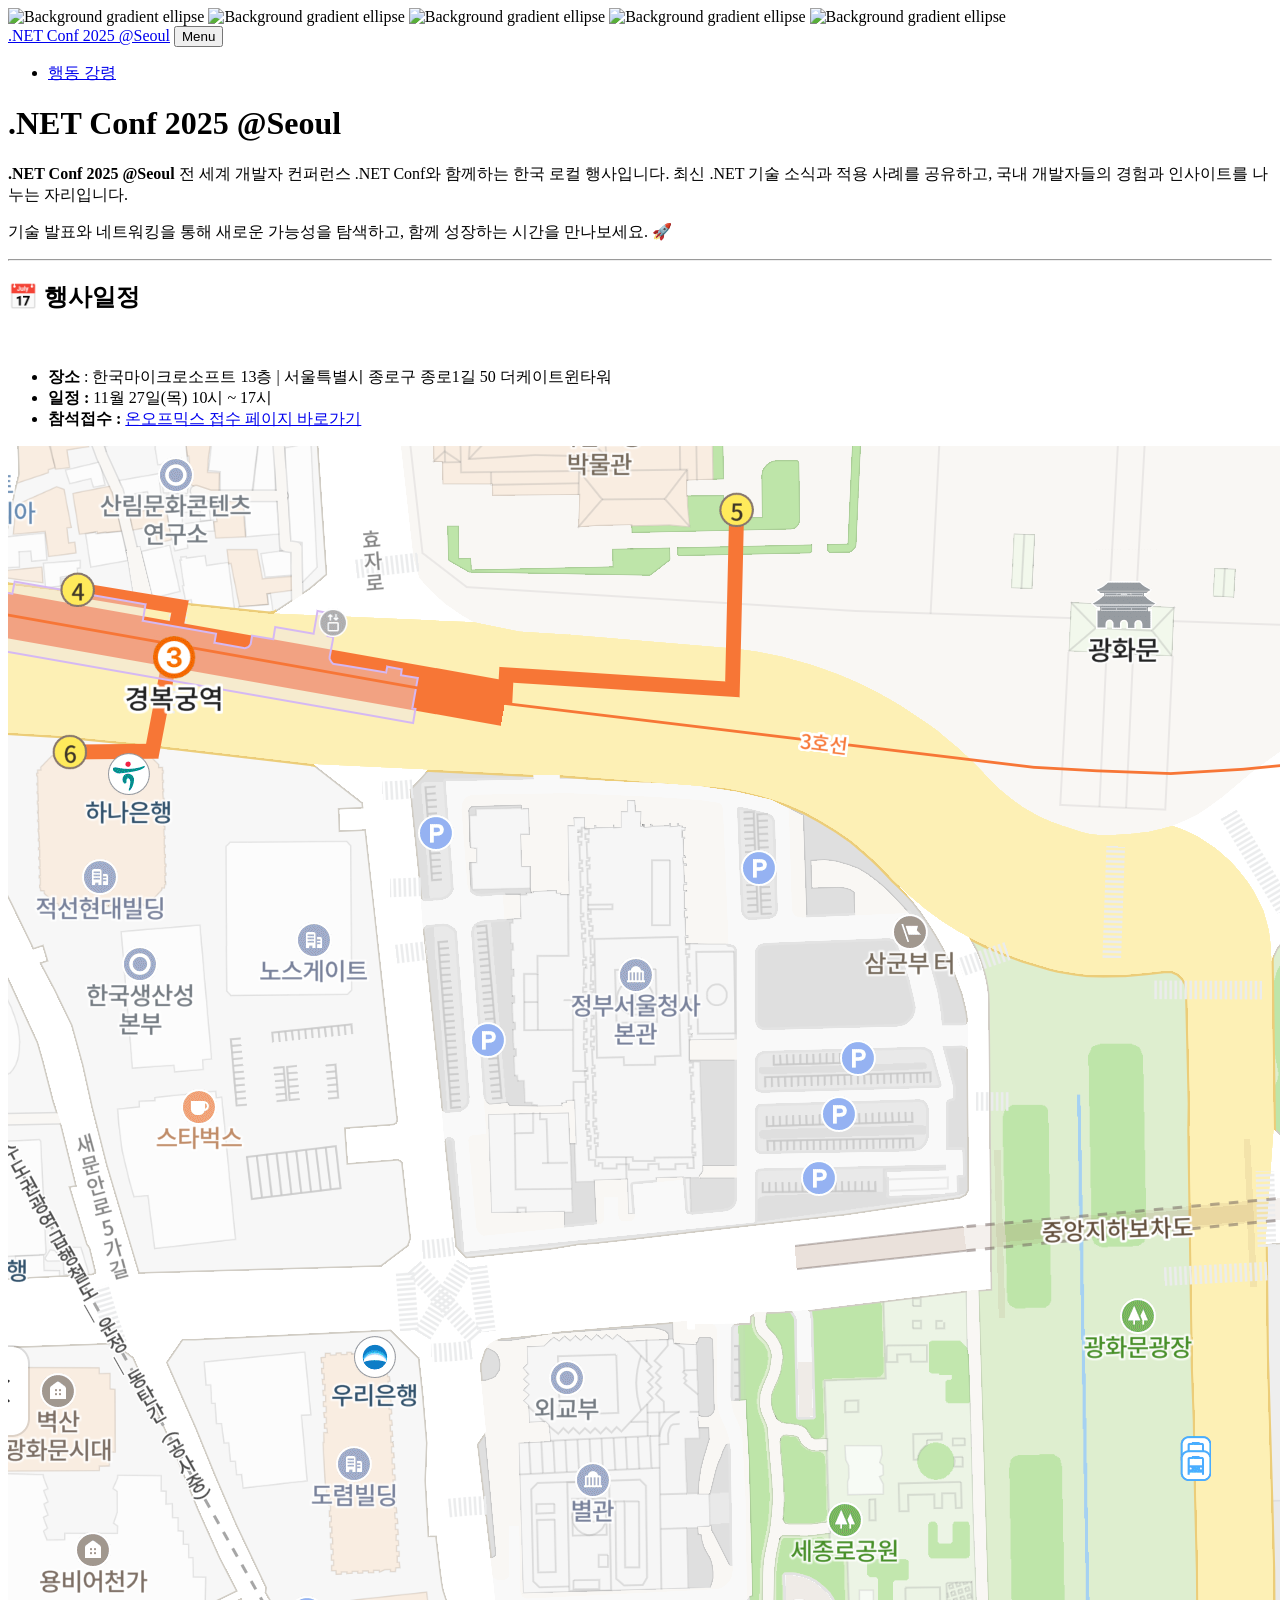
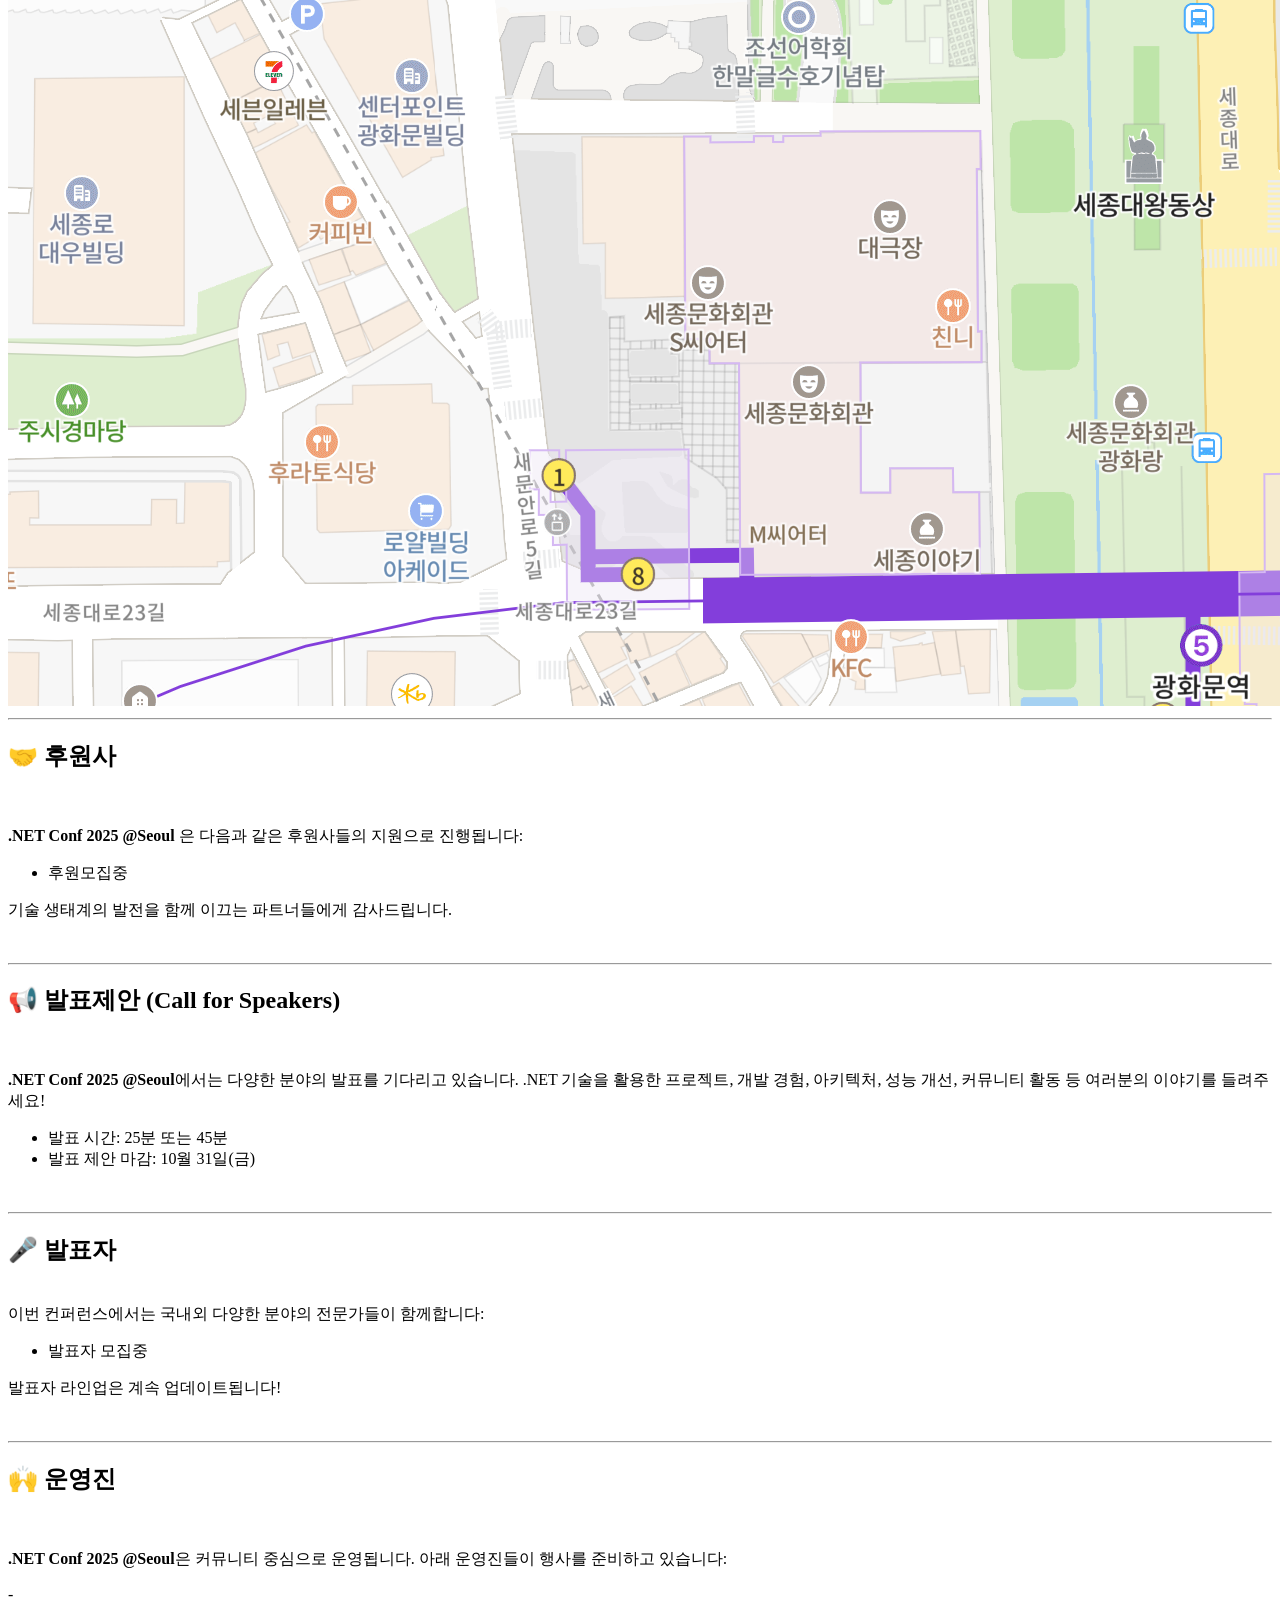
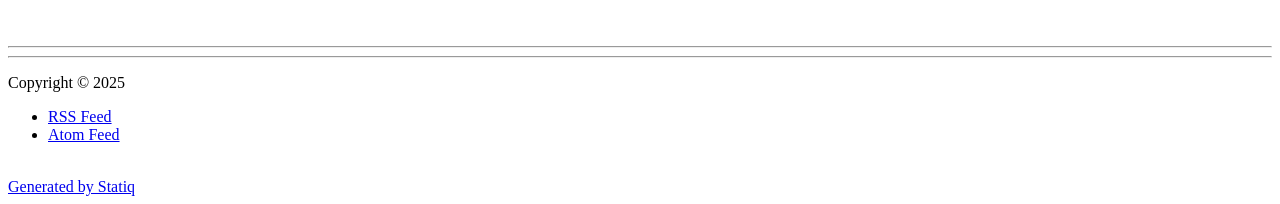
==== src/output/index.html @ 6ac48148 "정보 Update ." ====
<!DOCTYPE html>
<html lang="en">

<head>

  <meta charset="utf-8">
  <meta name="viewport" content="width=device-width, initial-scale=1, shrink-to-fit=no">

  <title>.NET Conf 2025 @Seoul - .NET Conf 2025 @Seoul</title>

  <link rel="canonical" href='/'>

      <link type="application/rss+xml" rel="alternate" title=".NET Conf 2025 @Seoul"
        href="/feed.rss" />
      <link type="application/atom+xml" rel="alternate" title=".NET Conf 2025 @Seoul"
        href="/feed.atom" />

  <meta name="application-name" content='.NET Conf 2025 @Seoul' />
  <meta name="msapplication-tooltip" content='.NET Conf 2025 @Seoul' />
  <meta name="msapplication-starturl" content='/' />

  <meta property="og:title" content='.NET Conf 2025 @Seoul - .NET Conf 2025 @Seoul' />
  <meta property="og:type" content="website" />
  <meta property="og:url" content='/' />

  <link rel="icon" href='/favicon.ico'>

  <!-- Custom fonts for this template -->
  <link href='/vendor/fontawesome-free/css/all.min.css' rel="stylesheet">
  <link href="https://fonts.googleapis.com/css?family=Lora:400,700,400italic,700italic" rel="stylesheet" data-no-mirror>
  <link
    href="https://fonts.googleapis.com/css?family=Open+Sans:300italic,400italic,600italic,700italic,800italic,400,300,600,700,800"
    rel="stylesheet" data-no-mirror>

  <!-- Styles for this template (also includes Bootstrap) -->
  <link href='/scss/clean-blog.css' rel="stylesheet">

  <script src="https://cdn.jsdelivr.net/npm/prismjs@1.29.0/components/prism-core.min.js"></script>
  <script src="https://cdn.jsdelivr.net/npm/prismjs@1.29.0/plugins/autoloader/prism-autoloader.min.js"
    data-no-mirror></script>
  <script src="https://cdn.jsdelivr.net/npm/quicklink@2.3.0/dist/quicklink.umd.js"></script>
  <link href="https://cdn.jsdelivr.net/npm/prismjs@1.29.0/themes/prism.css" rel="stylesheet">

  


  

</head>

<body>
  <!-- ✨ 여기만 추가! 페이지 전체 SVG 배경 -->
  <div class="page-background">
    <div class="overflow-container">
      <img role="presentation" class="bg-gradient-ellipse"
        src="/assets/img/bg-gradient-ellipse-01.svg" alt="Background gradient ellipse">
      <img role="presentation" class="bg-gradient-ellipse"
        src="/assets/img/bg-gradient-ellipse-02.svg" alt="Background gradient ellipse">
      <img role="presentation" class="bg-gradient-ellipse"
        src="/assets/img/bg-gradient-ellipse-03.svg" alt="Background gradient ellipse">
      <img role="presentation" class="bg-gradient-ellipse"
        src="/assets/img/bg-gradient-ellipse-04.svg" alt="Background gradient ellipse">
      <img role="presentation" class="bg-gradient-ellipse"
        src="/assets/img/bg-gradient-ellipse-05.svg" alt="Background gradient ellipse">
    </div>
  </div>
  <!-- Navigation -->
  <nav class="navbar navbar-expand-lg navbar-light fixed-top" id="mainNav">
  <div class="container">
    <a class="navbar-brand" href='/'>.NET Conf 2025 @Seoul</a>
    <button class="navbar-toggler navbar-toggler-right" type="button" data-bs-toggle="collapse" data-bs-target="#navbarResponsive" aria-controls="navbarResponsive" aria-expanded="false" aria-label="Toggle navigation">
      Menu
      <i class="fas fa-bars"></i>
    </button>
    <div class="collapse navbar-collapse" id="navbarResponsive">
      <ul class="navbar-nav ms-auto">
          <li class="nav-item">
    <a class="nav-link" href="/tab/&#xD589;&#xB3D9;&#xAC15;&#xB839;">&#xD589;&#xB3D9; &#xAC15;&#xB839;</a>
  </li>

      </ul>
    </div>
  </div>
</nav>


  <!-- Page Header -->
  <header class="masthead no-image">
  <div class="container position-relative">
    <div class="row">
      <div class="col-md-12">
        <div class='site-heading'>
          <h1>
            .NET Conf 2025 @Seoul
          </h1>
        </div>
      </div>
    </div>
  </div>
</header>


  <!-- Main Content -->
  <div class="container">
    <div class="row">
      <div id="content" class="col-md-12">
        <p><strong>.NET Conf 2025 &#64;Seoul</strong>
전 세계 개발자 컨퍼런스 .NET Conf와 함께하는 한국 로컬 행사입니다.
최신 .NET 기술 소식과 적용 사례를 공유하고,
국내 개발자들의 경험과 인사이트를 나누는 자리입니다.</p>
<p>기술 발표와 네트워킹을 통해 새로운 가능성을 탐색하고,
함께 성장하는 시간을 만나보세요. 🚀</p>
<hr />
<h2 id="section">📅 행사일정</h2>
<br/>
<ul>
<li><strong>장소</strong> : 한국마이크로소프트 13층 | 서울특별시 종로구 종로1길 50 더케이트윈타워</li>
<li><strong>일정 :</strong> 11월 27일(목) 10시 ~ 17시</li>
<li><strong>참석접수 :</strong> <a href="https://www.onoffmix.com/event/331906">온오프믹스 접수 페이지 바로가기</a></li>
</ul>
<div class="row justify-content-center mb-4">
    <div class="col-sm-12 col-md-8 text-center">
        <img src="./assets/img/location.png" class="img-fluid">
    </div>
</div>
<hr />
<h2 id="section-1">🤝 후원사</h2>
<br/>
<p><strong>.NET Conf 2025 &#64;Seoul</strong> 은 다음과 같은 후원사들의 지원으로 진행됩니다:</p>
<ul>
<li>후원모집중</li>
</ul>
<p>기술 생태계의 발전을 함께 이끄는 파트너들에게 감사드립니다.</p>
<br/>
<hr />
<h2 id="call-for-speakers">📢 발표제안 (Call for Speakers)</h2>
<br/>
<p><strong>.NET Conf 2025 &#64;Seoul</strong>에서는 다양한 분야의 발표를 기다리고 있습니다.
.NET 기술을 활용한 프로젝트, 개발 경험, 아키텍처, 성능 개선, 커뮤니티 활동 등
여러분의 이야기를 들려주세요!</p>
<ul>
<li>발표 시간: 25분 또는 45분</li>
<li>발표 제안 마감: 10월 31일(금)</li>
</ul>
<br/>
<hr />
<h2 id="section-2">🎤 발표자</h2>
<br/>
이번 컨퍼런스에서는 국내외 다양한 분야의 전문가들이 함께합니다:
<ul>
<li>발표자 모집중</li>
</ul>
<p>발표자 라인업은 계속 업데이트됩니다!</p>
<br/>
<hr />
<h2 id="section-3">🙌 운영진</h2>
<br/>
<p><strong>.NET Conf 2025 &#64;Seoul</strong>은 커뮤니티 중심으로 운영됩니다.
아래 운영진들이 행사를 준비하고 있습니다:</p>
<p>-</p>
<br/>
<hr />

        

      </div>
    </div>
  </div>

  <hr>

  <!-- Footer -->
  <footer>
  <div class="container">
    <div class="row">
      <div class="col-md-12 text-center">
        <p class="copyright">Copyright &#xA9; 2025</p>

        <ul class="list-inline text-center small">
            <li class="list-inline-item">
              <a href="/feed.rss"><i class="fa fa-rss"></i> RSS Feed</a>
            </li>
            <li class="list-inline-item">
              <a href="/feed.atom"><i class="fa fa-rss"></i> Atom Feed</a>
            </li>
        </ul>
        <br />
        <div class="font-weight-bold small"><a href="https://statiq.dev">Generated by Statiq</a></div>
      </div>
    </div>
  </div>
</footer>


  <!-- Scripts -->
  <script src='/vendor/bootstrap/js/bootstrap.bundle.min.js'></script>
  <script src='/vendor/startbootstrap-clean-blog/js/scripts.js'></script>
  <script src='/js/clean-blog.js'></script>
  

  

</body>

</html>
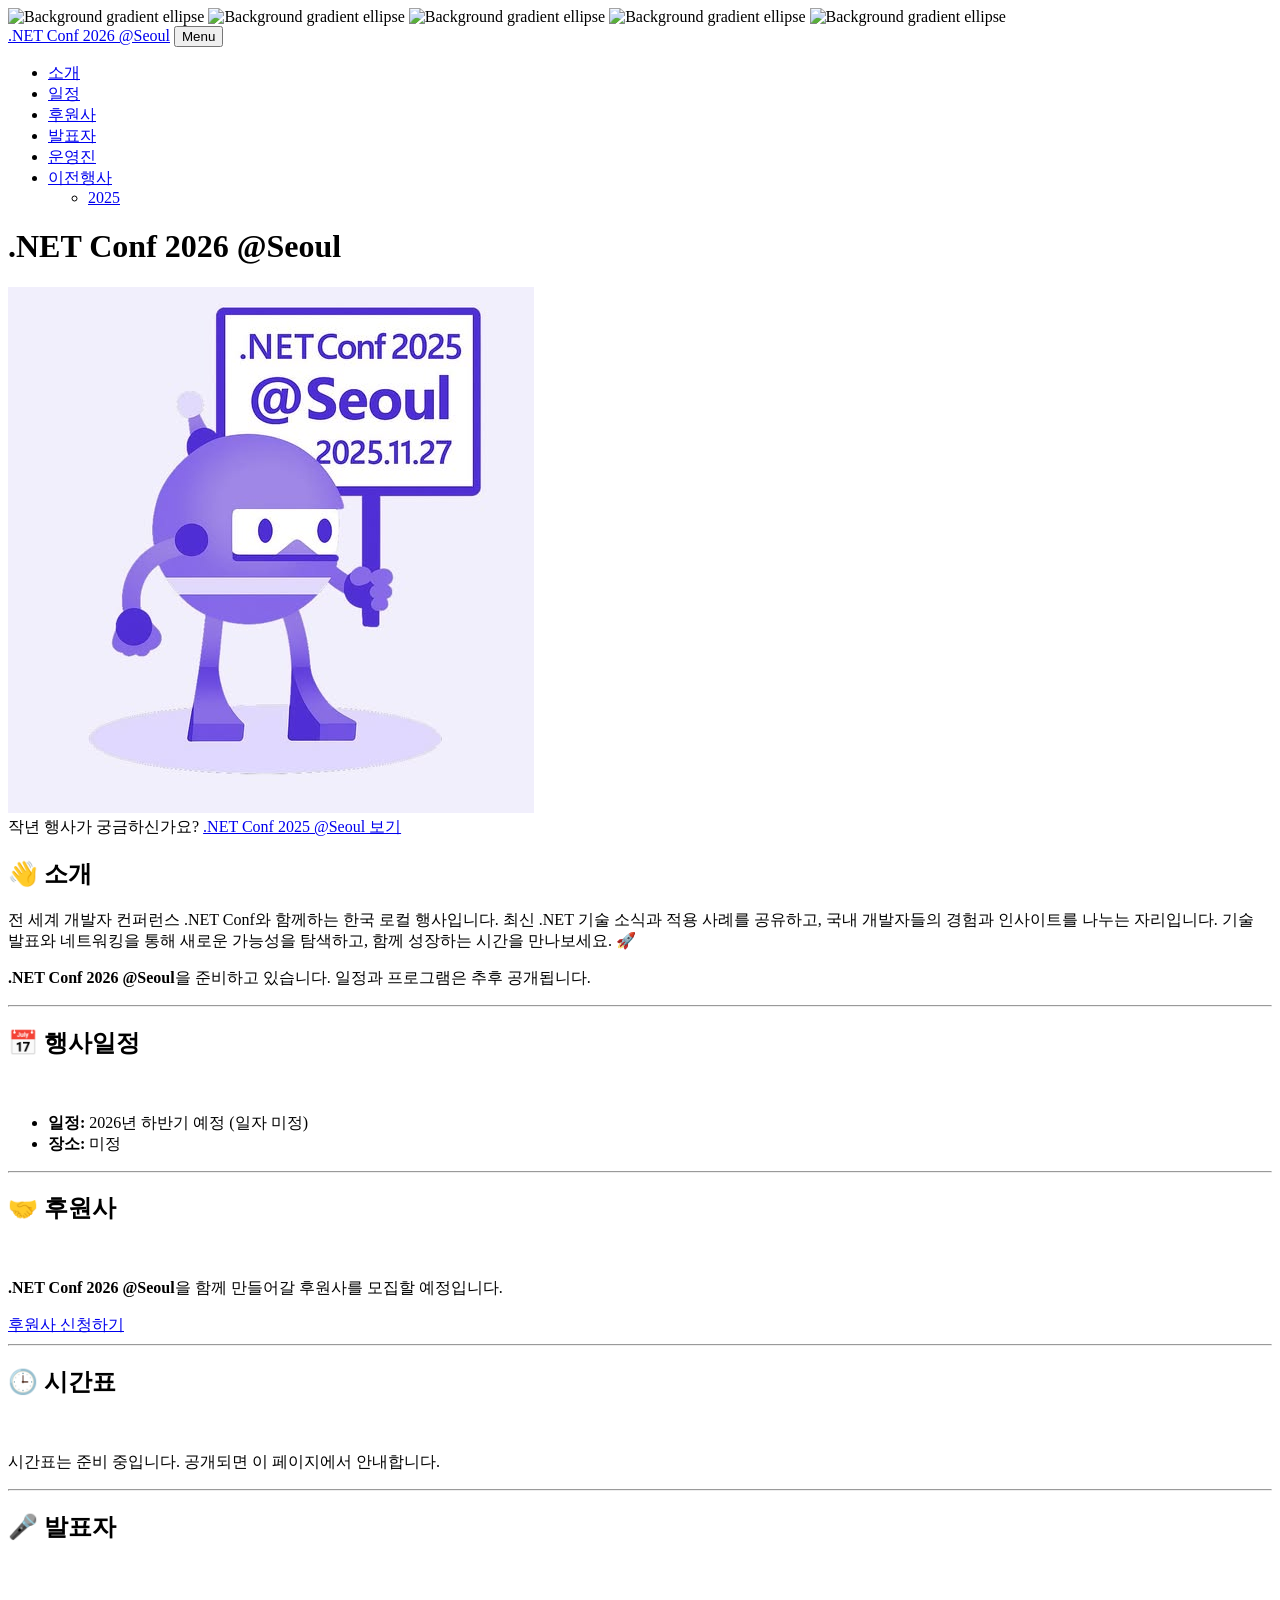
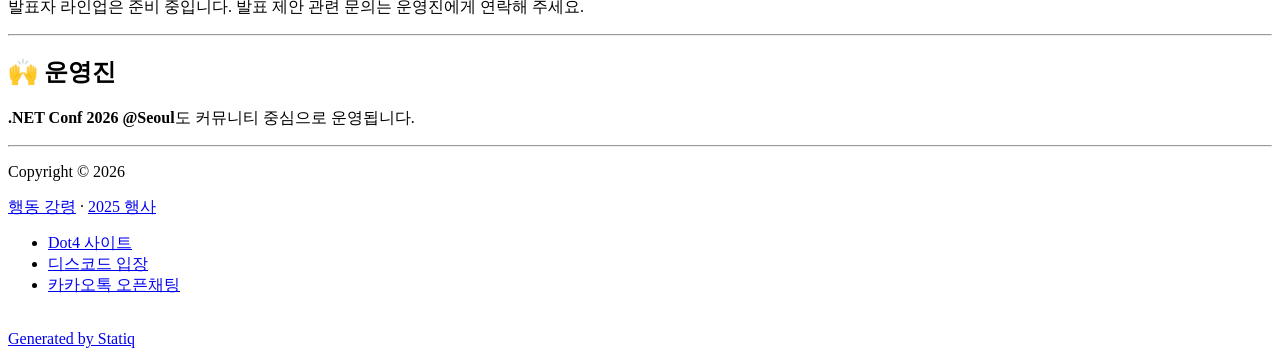
==== commit ceb34026: "feat: 2026 메인 신설, 2025 아카이브 분리 및 메뉴/푸터 재구성 - / -> 2026 싱글페이지(앵커: 소개/일정/후원사/발표자/운영진), /2025/ -> 2025 " ====
--- a/src/output/index.html
+++ b/src/output/index.html
@@ -6,34 +6,34 @@
   <meta charset="utf-8">
   <meta name="viewport" content="width=device-width, initial-scale=1, shrink-to-fit=no">
 
-  <title>.NET Conf 2025 @Seoul - .NET Conf 2025 @Seoul</title>
-
-  <link rel="canonical" href='/'>
-
-      <link type="application/rss+xml" rel="alternate" title=".NET Conf 2025 @Seoul"
-        href="/feed.rss" />
-      <link type="application/atom+xml" rel="alternate" title=".NET Conf 2025 @Seoul"
-        href="/feed.atom" />
-
-  <meta name="application-name" content='.NET Conf 2025 @Seoul' />
-  <meta name="msapplication-tooltip" content='.NET Conf 2025 @Seoul' />
-  <meta name="msapplication-starturl" content='/' />
-
-  <meta property="og:title" content='.NET Conf 2025 @Seoul - .NET Conf 2025 @Seoul' />
+  <title>.NET Conf 2026 @Seoul - .NET Conf 2026 @Seoul</title>
+
+  <link rel="canonical" href='/conf/'>
+
+      <link type="application/rss+xml" rel="alternate" title=".NET Conf 2026 @Seoul"
+        href="/conf/feed.rss" />
+      <link type="application/atom+xml" rel="alternate" title=".NET Conf 2026 @Seoul"
+        href="/conf/feed.atom" />
+
+  <meta name="application-name" content='.NET Conf 2026 @Seoul' />
+  <meta name="msapplication-tooltip" content='.NET Conf 2026 @Seoul' />
+  <meta name="msapplication-starturl" content='/conf/' />
+
+  <meta property="og:title" content='.NET Conf 2026 @Seoul - .NET Conf 2026 @Seoul' />
   <meta property="og:type" content="website" />
-  <meta property="og:url" content='/' />
-
-  <link rel="icon" href='/favicon.ico'>
+  <meta property="og:url" content='/conf/' />
+
+  <link rel="icon" href='/conf/favicon.ico'>
 
   <!-- Custom fonts for this template -->
-  <link href='/vendor/fontawesome-free/css/all.min.css' rel="stylesheet">
+  <link href='/conf/vendor/fontawesome-free/css/all.min.css' rel="stylesheet">
   <link href="https://fonts.googleapis.com/css?family=Lora:400,700,400italic,700italic" rel="stylesheet" data-no-mirror>
   <link
     href="https://fonts.googleapis.com/css?family=Open+Sans:300italic,400italic,600italic,700italic,800italic,400,300,600,700,800"
     rel="stylesheet" data-no-mirror>
 
   <!-- Styles for this template (also includes Bootstrap) -->
-  <link href='/scss/clean-blog.css' rel="stylesheet">
+  <link href='/conf/scss/clean-blog.css' rel="stylesheet">
 
   <script src="https://cdn.jsdelivr.net/npm/prismjs@1.29.0/components/prism-core.min.js"></script>
   <script src="https://cdn.jsdelivr.net/npm/prismjs@1.29.0/plugins/autoloader/prism-autoloader.min.js"
@@ -53,21 +53,21 @@
   <div class="page-background">
     <div class="overflow-container">
       <img role="presentation" class="bg-gradient-ellipse"
-        src="/assets/img/bg-gradient-ellipse-01.svg" alt="Background gradient ellipse">
-      <img role="presentation" class="bg-gradient-ellipse"
-        src="/assets/img/bg-gradient-ellipse-02.svg" alt="Background gradient ellipse">
-      <img role="presentation" class="bg-gradient-ellipse"
-        src="/assets/img/bg-gradient-ellipse-03.svg" alt="Background gradient ellipse">
-      <img role="presentation" class="bg-gradient-ellipse"
-        src="/assets/img/bg-gradient-ellipse-04.svg" alt="Background gradient ellipse">
-      <img role="presentation" class="bg-gradient-ellipse"
-        src="/assets/img/bg-gradient-ellipse-05.svg" alt="Background gradient ellipse">
+        src="/conf/assets/img/bg-gradient-ellipse-01.svg" alt="Background gradient ellipse">
+      <img role="presentation" class="bg-gradient-ellipse"
+        src="/conf/assets/img/bg-gradient-ellipse-02.svg" alt="Background gradient ellipse">
+      <img role="presentation" class="bg-gradient-ellipse"
+        src="/conf/assets/img/bg-gradient-ellipse-03.svg" alt="Background gradient ellipse">
+      <img role="presentation" class="bg-gradient-ellipse"
+        src="/conf/assets/img/bg-gradient-ellipse-04.svg" alt="Background gradient ellipse">
+      <img role="presentation" class="bg-gradient-ellipse"
+        src="/conf/assets/img/bg-gradient-ellipse-05.svg" alt="Background gradient ellipse">
     </div>
   </div>
   <!-- Navigation -->
   <nav class="navbar navbar-expand-lg navbar-light fixed-top" id="mainNav">
   <div class="container">
-    <a class="navbar-brand" href='/'>.NET Conf 2025 @Seoul</a>
+    <a class="navbar-brand" href='/conf/'>.NET Conf 2026 @Seoul</a>
     <button class="navbar-toggler navbar-toggler-right" type="button" data-bs-toggle="collapse" data-bs-target="#navbarResponsive" aria-controls="navbarResponsive" aria-expanded="false" aria-label="Toggle navigation">
       Menu
       <i class="fas fa-bars"></i>
@@ -75,7 +75,25 @@
     <div class="collapse navbar-collapse" id="navbarResponsive">
       <ul class="navbar-nav ms-auto">
           <li class="nav-item">
-    <a class="nav-link" href="/tab/&#xD589;&#xB3D9;&#xAC15;&#xB839;">&#xD589;&#xB3D9; &#xAC15;&#xB839;</a>
+    <a class="nav-link" href="/conf/#about">소개</a>
+  </li>
+  <li class="nav-item">
+    <a class="nav-link" href="/conf/#schedule">일정</a>
+  </li>
+  <li class="nav-item">
+    <a class="nav-link" href="/conf/#sponsors">후원사</a>
+  </li>
+  <li class="nav-item">
+    <a class="nav-link" href="/conf/#speakers">발표자</a>
+  </li>
+  <li class="nav-item">
+    <a class="nav-link" href="/conf/#organizers">운영진</a>
+  </li>
+  <li class="nav-item dropdown">
+    <a class="nav-link dropdown-toggle" href="#" role="button" data-bs-toggle="dropdown" aria-expanded="false">이전행사</a>
+    <ul class="dropdown-menu">
+      <li><a class="dropdown-item" href='/conf/2025/'>2025</a></li>
+    </ul>
   </li>
 
       </ul>
@@ -91,7 +109,7 @@
       <div class="col-md-12">
         <div class='site-heading'>
           <h1>
-            .NET Conf 2025 @Seoul
+            .NET Conf 2026 @Seoul
           </h1>
         </div>
       </div>
@@ -104,62 +122,61 @@
   <div class="container">
     <div class="row">
       <div id="content" class="col-md-12">
-        <p><strong>.NET Conf 2025 &#64;Seoul</strong>
-전 세계 개발자 컨퍼런스 .NET Conf와 함께하는 한국 로컬 행사입니다.
+        <style>
+  .anchor-section { scroll-margin-top: 80px; }
+</style>
+<div class="text-center">
+    <img src="./assets/img/dotnetconf.jpg" alt=".NET Conf 2026 &#64;Seoul Banner" class="img-fluid">
+</div>
+<div class="alert alert-secondary text-center mt-4 mb-4" role="alert">
+  작년 행사가 궁금하신가요? <a href="/conf/2025/" class="alert-link">.NET Conf 2025 &#64;Seoul 보기</a>
+</div>
+<div id="about" class="anchor-section">
+<h2 id="section">👋 소개</h2>
+</div>
+<p>전 세계 개발자 컨퍼런스 .NET Conf와 함께하는 한국 로컬 행사입니다.
 최신 .NET 기술 소식과 적용 사례를 공유하고,
-국내 개발자들의 경험과 인사이트를 나누는 자리입니다.</p>
-<p>기술 발표와 네트워킹을 통해 새로운 가능성을 탐색하고,
+국내 개발자들의 경험과 인사이트를 나누는 자리입니다.
+기술 발표와 네트워킹을 통해 새로운 가능성을 탐색하고,
 함께 성장하는 시간을 만나보세요. 🚀</p>
-<hr />
-<h2 id="section">📅 행사일정</h2>
+<p><strong>.NET Conf 2026 &#64;Seoul</strong>을 준비하고 있습니다. 일정과 프로그램은 추후 공개됩니다.</p>
+<hr />
+<div id="schedule" class="anchor-section">
+<h2 id="section-1">📅 행사일정</h2>
+</div>
 <br/>
 <ul>
-<li><strong>장소</strong> : 한국마이크로소프트 13층 | 서울특별시 종로구 종로1길 50 더케이트윈타워</li>
-<li><strong>일정 :</strong> 11월 27일(목) 10시 ~ 17시</li>
-<li><strong>참석접수 :</strong> <a href="https://www.onoffmix.com/event/331906">온오프믹스 접수 페이지 바로가기</a></li>
+<li><strong>일정:</strong> 2026년 하반기 예정 (일자 미정)</li>
+<li><strong>장소:</strong> 미정</li>
 </ul>
-<div class="row justify-content-center mb-4">
-    <div class="col-sm-12 col-md-8 text-center">
-        <img src="./assets/img/location.png" class="img-fluid">
-    </div>
-</div>
-<hr />
-<h2 id="section-1">🤝 후원사</h2>
-<br/>
-<p><strong>.NET Conf 2025 &#64;Seoul</strong> 은 다음과 같은 후원사들의 지원으로 진행됩니다:</p>
-<ul>
-<li>후원모집중</li>
-</ul>
-<p>기술 생태계의 발전을 함께 이끄는 파트너들에게 감사드립니다.</p>
-<br/>
-<hr />
-<h2 id="call-for-speakers">📢 발표제안 (Call for Speakers)</h2>
-<br/>
-<p><strong>.NET Conf 2025 &#64;Seoul</strong>에서는 다양한 분야의 발표를 기다리고 있습니다.
-.NET 기술을 활용한 프로젝트, 개발 경험, 아키텍처, 성능 개선, 커뮤니티 활동 등
-여러분의 이야기를 들려주세요!</p>
-<ul>
-<li>발표 시간: 25분 또는 45분</li>
-<li>발표 제안 마감: 10월 31일(금)</li>
-</ul>
-<br/>
-<hr />
-<h2 id="section-2">🎤 발표자</h2>
-<br/>
-이번 컨퍼런스에서는 국내외 다양한 분야의 전문가들이 함께합니다:
-<ul>
-<li>발표자 모집중</li>
-</ul>
-<p>발표자 라인업은 계속 업데이트됩니다!</p>
-<br/>
-<hr />
-<h2 id="section-3">🙌 운영진</h2>
-<br/>
-<p><strong>.NET Conf 2025 &#64;Seoul</strong>은 커뮤니티 중심으로 운영됩니다.
-아래 운영진들이 행사를 준비하고 있습니다:</p>
-<p>-</p>
-<br/>
-<hr />
+<hr />
+<div id="sponsors" class="anchor-section">
+<h2 id="section-2">🤝 후원사</h2>
+</div>
+<br/>
+<p><strong>.NET Conf 2026 &#64;Seoul</strong>을 함께 만들어갈 후원사를 모집할 예정입니다.</p>
+<div class="text-center mt-4 mb-5">
+  <a href="https://forms.office.com/r/3cMZLnaq1X" target="_blank" class="btn btn-primary btn-lg px-5 py-3 fw-bold">
+    후원사 신청하기
+  </a>
+</div>
+<hr />
+<div id="timetable" class="anchor-section">
+<h2 id="section-3">🕒 시간표</h2>
+</div>
+<br/>
+<p>시간표는 준비 중입니다. 공개되면 이 페이지에서 안내합니다.</p>
+<hr />
+<div id="speakers" class="anchor-section">
+<h2 id="section-4">🎤 발표자</h2>
+</div>
+<br/>
+<p>발표자 라인업은 준비 중입니다. 발표 제안 관련 문의는 운영진에게 연락해 주세요.</p>
+<hr />
+<div id="organizers" class="anchor-section">
+<h2 id="section-5">🙌 운영진</h2>
+</div>
+<p><strong>.NET Conf 2026 &#64;Seoul</strong>도 커뮤니티 중심으로 운영됩니다.</p>
 
         
 
@@ -171,31 +188,67 @@
 
   <!-- Footer -->
   <footer>
-  <div class="container">
-    <div class="row">
-      <div class="col-md-12 text-center">
-        <p class="copyright">Copyright &#xA9; 2025</p>
-
-        <ul class="list-inline text-center small">
-            <li class="list-inline-item">
-              <a href="/feed.rss"><i class="fa fa-rss"></i> RSS Feed</a>
-            </li>
-            <li class="list-inline-item">
-              <a href="/feed.atom"><i class="fa fa-rss"></i> Atom Feed</a>
-            </li>
-        </ul>
-        <br />
-        <div class="font-weight-bold small"><a href="https://statiq.dev">Generated by Statiq</a></div>
-      </div>
-    </div>
-  </div>
+    <div class="container">
+        <div class="row">
+            <div class="col-md-12 text-center">
+
+
+                <p class="copyright">Copyright &#xA9; 2026</p>
+
+
+                <div class="small text-muted" style="margin-top: 12px;">
+                    <a href='/conf/coc' class="text-muted text-decoration-none">행동 강령</a>
+                    <span class="mx-2">·</span>
+                        <a href='/conf/2025/' class="text-muted text-decoration-none">2025 행사</a>
+                </div>
+
+                <ul class="list-inline text-center small" style="margin-top: 15px;">
+
+                    <!-- Dot4 사이트 -->
+                    <li class="list-inline-item mb-2">
+                        <a class="btn btn-outline-primary btn-sm px-3 py-2 shadow-sm"
+                           style="border-radius: 30px;"
+                           href="https://dot4.kr/" target="_blank">
+                            <i class="fa fa-home mr-1"></i> Dot4 사이트
+                        </a>
+                    </li>
+
+                    <!-- Discord -->
+                    <li class="list-inline-item mb-2">
+                        <a class="btn btn-outline-info btn-sm px-3 py-2 shadow-sm"
+                           style="border-radius: 30px;"
+                           href="https://discord.com/invite/uQjHqcGtUJ" target="_blank">
+                             <i class="fa fa-comments mr-1"></i> 디스코드 입장
+                        </a>
+                    </li>
+
+                    <!-- KakaoTalk -->
+                    <li class="list-inline-item mb-2">
+                        <a class="btn btn-outline-warning btn-sm px-3 py-2 shadow-sm"
+                           style="border-radius: 30px;"
+                           href="https://open.kakao.com/o/gaXg2I5g" target="_blank">
+                             <i class="fa fa-commenting mr-1"></i> 카카오톡 오픈채팅
+                        </a>
+                    </li>
+
+                </ul>
+
+                <br />
+
+                <div class="font-weight-bold small">
+                    <a href="https://statiq.dev">Generated by Statiq</a>
+                </div>
+
+            </div>
+        </div>
+    </div>
 </footer>
 
 
   <!-- Scripts -->
-  <script src='/vendor/bootstrap/js/bootstrap.bundle.min.js'></script>
-  <script src='/vendor/startbootstrap-clean-blog/js/scripts.js'></script>
-  <script src='/js/clean-blog.js'></script>
+  <script src='/conf/vendor/bootstrap/js/bootstrap.bundle.min.js'></script>
+  <script src='/conf/vendor/startbootstrap-clean-blog/js/scripts.js'></script>
+  <script src='/conf/js/clean-blog.js'></script>
   
 
   
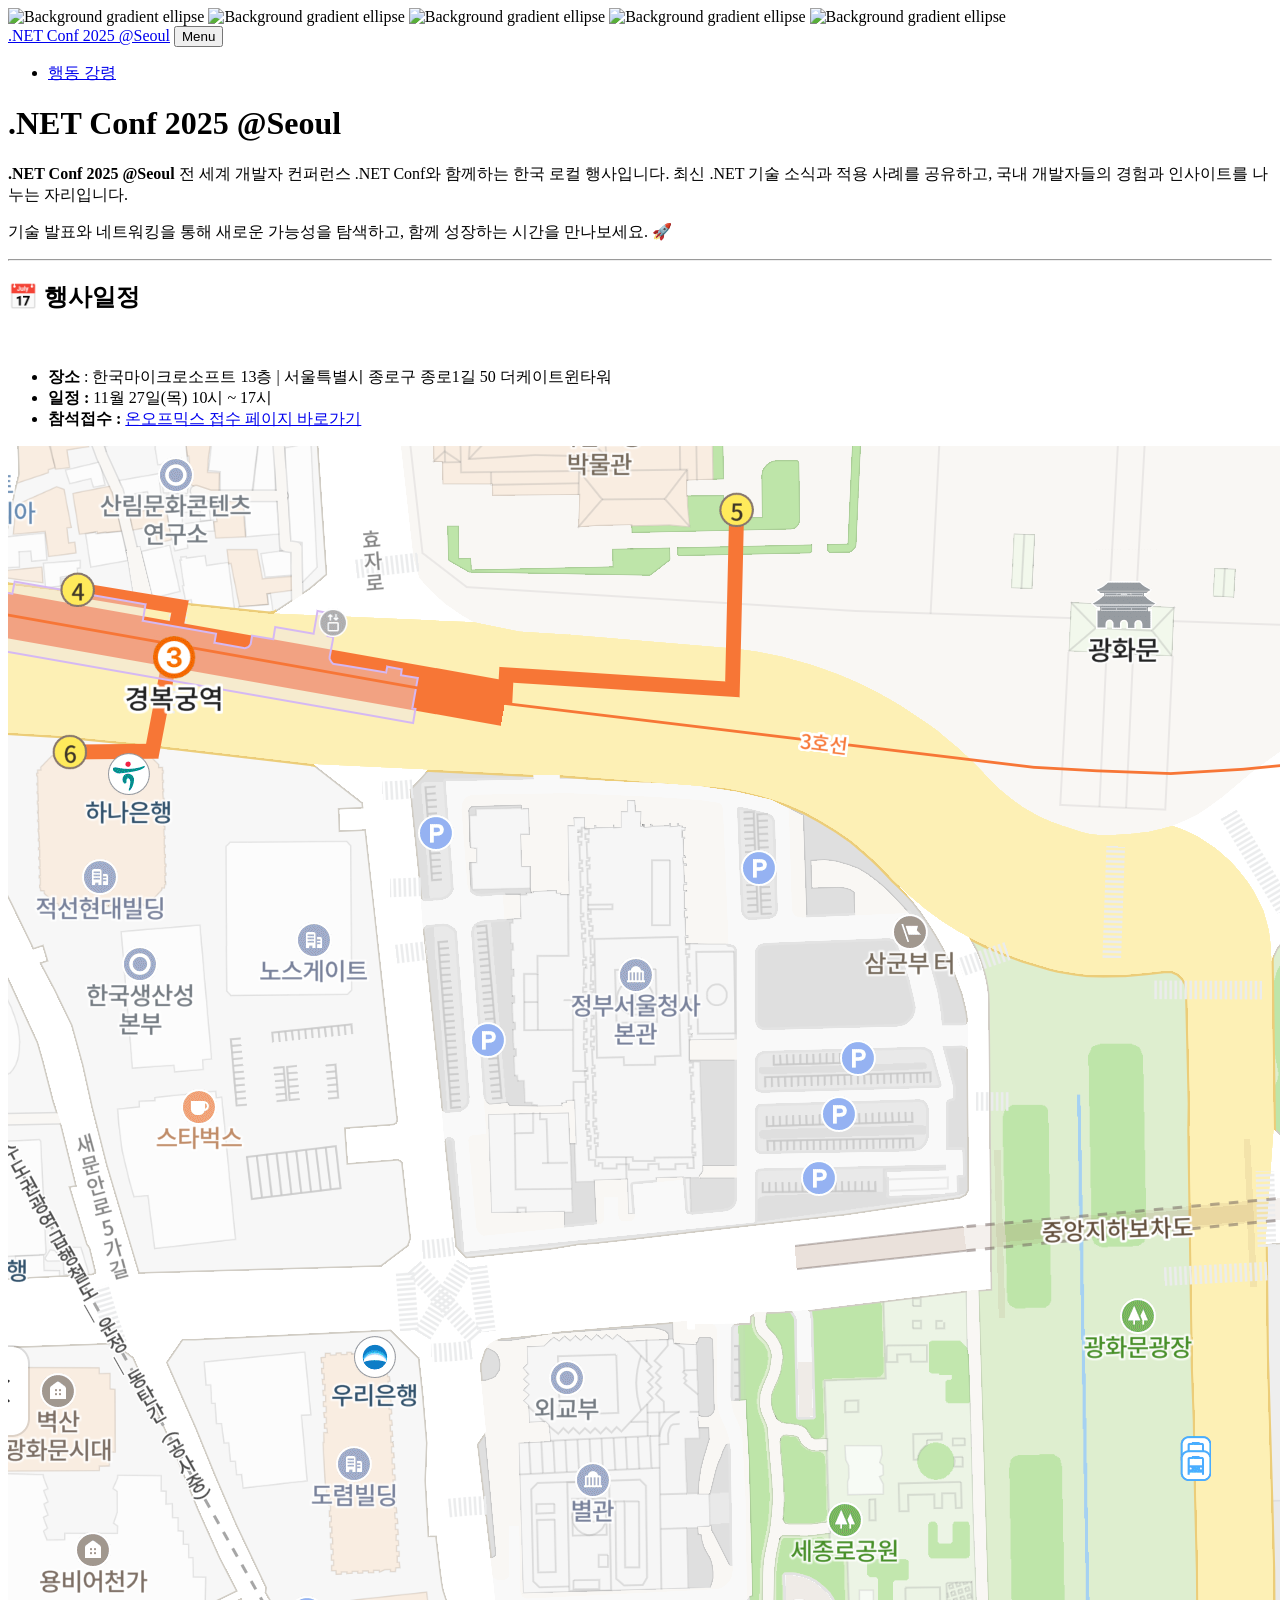
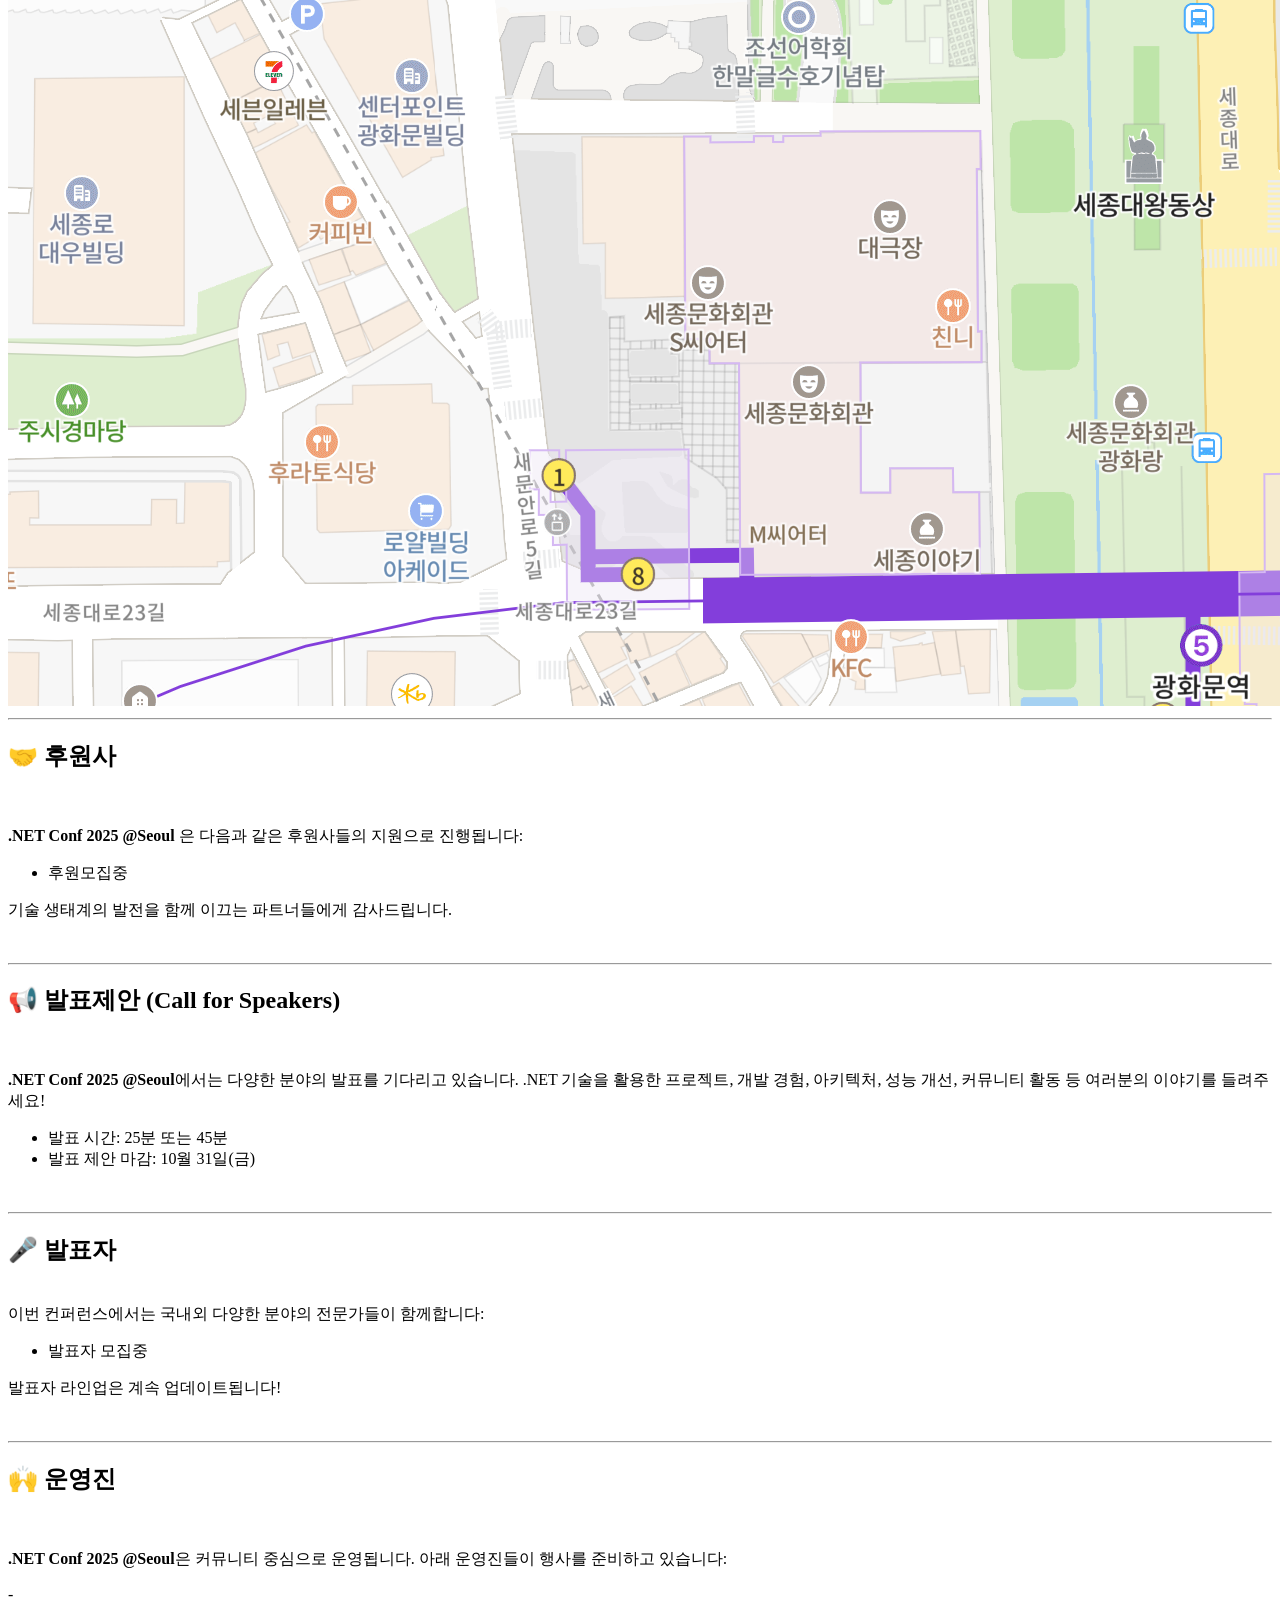
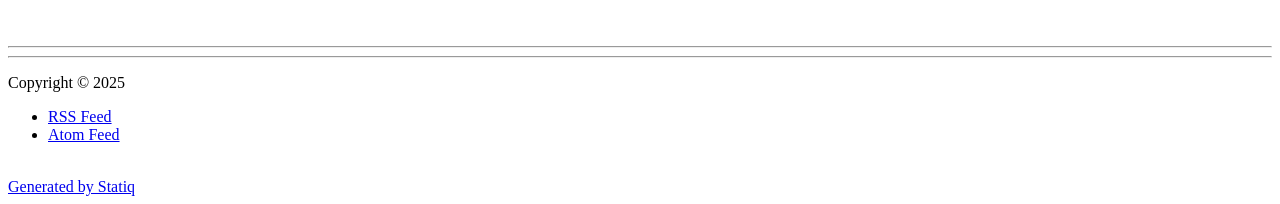
==== commit 92c69318: "Revert "feat: 2026 메인 신설, 2025 아카이브 분리 및 메뉴/푸터 재구성" This reverts commit ceb34026feb51fffeb5c912c6f55" ====
--- a/src/output/index.html
+++ b/src/output/index.html
@@ -6,34 +6,34 @@
   <meta charset="utf-8">
   <meta name="viewport" content="width=device-width, initial-scale=1, shrink-to-fit=no">
 
-  <title>.NET Conf 2026 @Seoul - .NET Conf 2026 @Seoul</title>
-
-  <link rel="canonical" href='/conf/'>
-
-      <link type="application/rss+xml" rel="alternate" title=".NET Conf 2026 @Seoul"
-        href="/conf/feed.rss" />
-      <link type="application/atom+xml" rel="alternate" title=".NET Conf 2026 @Seoul"
-        href="/conf/feed.atom" />
-
-  <meta name="application-name" content='.NET Conf 2026 @Seoul' />
-  <meta name="msapplication-tooltip" content='.NET Conf 2026 @Seoul' />
-  <meta name="msapplication-starturl" content='/conf/' />
-
-  <meta property="og:title" content='.NET Conf 2026 @Seoul - .NET Conf 2026 @Seoul' />
+  <title>.NET Conf 2025 @Seoul - .NET Conf 2025 @Seoul</title>
+
+  <link rel="canonical" href='/'>
+
+      <link type="application/rss+xml" rel="alternate" title=".NET Conf 2025 @Seoul"
+        href="/feed.rss" />
+      <link type="application/atom+xml" rel="alternate" title=".NET Conf 2025 @Seoul"
+        href="/feed.atom" />
+
+  <meta name="application-name" content='.NET Conf 2025 @Seoul' />
+  <meta name="msapplication-tooltip" content='.NET Conf 2025 @Seoul' />
+  <meta name="msapplication-starturl" content='/' />
+
+  <meta property="og:title" content='.NET Conf 2025 @Seoul - .NET Conf 2025 @Seoul' />
   <meta property="og:type" content="website" />
-  <meta property="og:url" content='/conf/' />
-
-  <link rel="icon" href='/conf/favicon.ico'>
+  <meta property="og:url" content='/' />
+
+  <link rel="icon" href='/favicon.ico'>
 
   <!-- Custom fonts for this template -->
-  <link href='/conf/vendor/fontawesome-free/css/all.min.css' rel="stylesheet">
+  <link href='/vendor/fontawesome-free/css/all.min.css' rel="stylesheet">
   <link href="https://fonts.googleapis.com/css?family=Lora:400,700,400italic,700italic" rel="stylesheet" data-no-mirror>
   <link
     href="https://fonts.googleapis.com/css?family=Open+Sans:300italic,400italic,600italic,700italic,800italic,400,300,600,700,800"
     rel="stylesheet" data-no-mirror>
 
   <!-- Styles for this template (also includes Bootstrap) -->
-  <link href='/conf/scss/clean-blog.css' rel="stylesheet">
+  <link href='/scss/clean-blog.css' rel="stylesheet">
 
   <script src="https://cdn.jsdelivr.net/npm/prismjs@1.29.0/components/prism-core.min.js"></script>
   <script src="https://cdn.jsdelivr.net/npm/prismjs@1.29.0/plugins/autoloader/prism-autoloader.min.js"
@@ -53,21 +53,21 @@
   <div class="page-background">
     <div class="overflow-container">
       <img role="presentation" class="bg-gradient-ellipse"
-        src="/conf/assets/img/bg-gradient-ellipse-01.svg" alt="Background gradient ellipse">
-      <img role="presentation" class="bg-gradient-ellipse"
-        src="/conf/assets/img/bg-gradient-ellipse-02.svg" alt="Background gradient ellipse">
-      <img role="presentation" class="bg-gradient-ellipse"
-        src="/conf/assets/img/bg-gradient-ellipse-03.svg" alt="Background gradient ellipse">
-      <img role="presentation" class="bg-gradient-ellipse"
-        src="/conf/assets/img/bg-gradient-ellipse-04.svg" alt="Background gradient ellipse">
-      <img role="presentation" class="bg-gradient-ellipse"
-        src="/conf/assets/img/bg-gradient-ellipse-05.svg" alt="Background gradient ellipse">
+        src="/assets/img/bg-gradient-ellipse-01.svg" alt="Background gradient ellipse">
+      <img role="presentation" class="bg-gradient-ellipse"
+        src="/assets/img/bg-gradient-ellipse-02.svg" alt="Background gradient ellipse">
+      <img role="presentation" class="bg-gradient-ellipse"
+        src="/assets/img/bg-gradient-ellipse-03.svg" alt="Background gradient ellipse">
+      <img role="presentation" class="bg-gradient-ellipse"
+        src="/assets/img/bg-gradient-ellipse-04.svg" alt="Background gradient ellipse">
+      <img role="presentation" class="bg-gradient-ellipse"
+        src="/assets/img/bg-gradient-ellipse-05.svg" alt="Background gradient ellipse">
     </div>
   </div>
   <!-- Navigation -->
   <nav class="navbar navbar-expand-lg navbar-light fixed-top" id="mainNav">
   <div class="container">
-    <a class="navbar-brand" href='/conf/'>.NET Conf 2026 @Seoul</a>
+    <a class="navbar-brand" href='/'>.NET Conf 2025 @Seoul</a>
     <button class="navbar-toggler navbar-toggler-right" type="button" data-bs-toggle="collapse" data-bs-target="#navbarResponsive" aria-controls="navbarResponsive" aria-expanded="false" aria-label="Toggle navigation">
       Menu
       <i class="fas fa-bars"></i>
@@ -75,25 +75,7 @@
     <div class="collapse navbar-collapse" id="navbarResponsive">
       <ul class="navbar-nav ms-auto">
           <li class="nav-item">
-    <a class="nav-link" href="/conf/#about">소개</a>
-  </li>
-  <li class="nav-item">
-    <a class="nav-link" href="/conf/#schedule">일정</a>
-  </li>
-  <li class="nav-item">
-    <a class="nav-link" href="/conf/#sponsors">후원사</a>
-  </li>
-  <li class="nav-item">
-    <a class="nav-link" href="/conf/#speakers">발표자</a>
-  </li>
-  <li class="nav-item">
-    <a class="nav-link" href="/conf/#organizers">운영진</a>
-  </li>
-  <li class="nav-item dropdown">
-    <a class="nav-link dropdown-toggle" href="#" role="button" data-bs-toggle="dropdown" aria-expanded="false">이전행사</a>
-    <ul class="dropdown-menu">
-      <li><a class="dropdown-item" href='/conf/2025/'>2025</a></li>
-    </ul>
+    <a class="nav-link" href="/tab/&#xD589;&#xB3D9;&#xAC15;&#xB839;">&#xD589;&#xB3D9; &#xAC15;&#xB839;</a>
   </li>
 
       </ul>
@@ -109,7 +91,7 @@
       <div class="col-md-12">
         <div class='site-heading'>
           <h1>
-            .NET Conf 2026 @Seoul
+            .NET Conf 2025 @Seoul
           </h1>
         </div>
       </div>
@@ -122,61 +104,62 @@
   <div class="container">
     <div class="row">
       <div id="content" class="col-md-12">
-        <style>
-  .anchor-section { scroll-margin-top: 80px; }
-</style>
-<div class="text-center">
-    <img src="./assets/img/dotnetconf.jpg" alt=".NET Conf 2026 &#64;Seoul Banner" class="img-fluid">
+        <p><strong>.NET Conf 2025 &#64;Seoul</strong>
+전 세계 개발자 컨퍼런스 .NET Conf와 함께하는 한국 로컬 행사입니다.
+최신 .NET 기술 소식과 적용 사례를 공유하고,
+국내 개발자들의 경험과 인사이트를 나누는 자리입니다.</p>
+<p>기술 발표와 네트워킹을 통해 새로운 가능성을 탐색하고,
+함께 성장하는 시간을 만나보세요. 🚀</p>
+<hr />
+<h2 id="section">📅 행사일정</h2>
+<br/>
+<ul>
+<li><strong>장소</strong> : 한국마이크로소프트 13층 | 서울특별시 종로구 종로1길 50 더케이트윈타워</li>
+<li><strong>일정 :</strong> 11월 27일(목) 10시 ~ 17시</li>
+<li><strong>참석접수 :</strong> <a href="https://www.onoffmix.com/event/331906">온오프믹스 접수 페이지 바로가기</a></li>
+</ul>
+<div class="row justify-content-center mb-4">
+    <div class="col-sm-12 col-md-8 text-center">
+        <img src="./assets/img/location.png" class="img-fluid">
+    </div>
 </div>
-<div class="alert alert-secondary text-center mt-4 mb-4" role="alert">
-  작년 행사가 궁금하신가요? <a href="/conf/2025/" class="alert-link">.NET Conf 2025 &#64;Seoul 보기</a>
-</div>
-<div id="about" class="anchor-section">
-<h2 id="section">👋 소개</h2>
-</div>
-<p>전 세계 개발자 컨퍼런스 .NET Conf와 함께하는 한국 로컬 행사입니다.
-최신 .NET 기술 소식과 적용 사례를 공유하고,
-국내 개발자들의 경험과 인사이트를 나누는 자리입니다.
-기술 발표와 네트워킹을 통해 새로운 가능성을 탐색하고,
-함께 성장하는 시간을 만나보세요. 🚀</p>
-<p><strong>.NET Conf 2026 &#64;Seoul</strong>을 준비하고 있습니다. 일정과 프로그램은 추후 공개됩니다.</p>
-<hr />
-<div id="schedule" class="anchor-section">
-<h2 id="section-1">📅 행사일정</h2>
-</div>
-<br/>
-<ul>
-<li><strong>일정:</strong> 2026년 하반기 예정 (일자 미정)</li>
-<li><strong>장소:</strong> 미정</li>
-</ul>
-<hr />
-<div id="sponsors" class="anchor-section">
-<h2 id="section-2">🤝 후원사</h2>
-</div>
-<br/>
-<p><strong>.NET Conf 2026 &#64;Seoul</strong>을 함께 만들어갈 후원사를 모집할 예정입니다.</p>
-<div class="text-center mt-4 mb-5">
-  <a href="https://forms.office.com/r/3cMZLnaq1X" target="_blank" class="btn btn-primary btn-lg px-5 py-3 fw-bold">
-    후원사 신청하기
-  </a>
-</div>
-<hr />
-<div id="timetable" class="anchor-section">
-<h2 id="section-3">🕒 시간표</h2>
-</div>
-<br/>
-<p>시간표는 준비 중입니다. 공개되면 이 페이지에서 안내합니다.</p>
-<hr />
-<div id="speakers" class="anchor-section">
-<h2 id="section-4">🎤 발표자</h2>
-</div>
-<br/>
-<p>발표자 라인업은 준비 중입니다. 발표 제안 관련 문의는 운영진에게 연락해 주세요.</p>
-<hr />
-<div id="organizers" class="anchor-section">
-<h2 id="section-5">🙌 운영진</h2>
-</div>
-<p><strong>.NET Conf 2026 &#64;Seoul</strong>도 커뮤니티 중심으로 운영됩니다.</p>
+<hr />
+<h2 id="section-1">🤝 후원사</h2>
+<br/>
+<p><strong>.NET Conf 2025 &#64;Seoul</strong> 은 다음과 같은 후원사들의 지원으로 진행됩니다:</p>
+<ul>
+<li>후원모집중</li>
+</ul>
+<p>기술 생태계의 발전을 함께 이끄는 파트너들에게 감사드립니다.</p>
+<br/>
+<hr />
+<h2 id="call-for-speakers">📢 발표제안 (Call for Speakers)</h2>
+<br/>
+<p><strong>.NET Conf 2025 &#64;Seoul</strong>에서는 다양한 분야의 발표를 기다리고 있습니다.
+.NET 기술을 활용한 프로젝트, 개발 경험, 아키텍처, 성능 개선, 커뮤니티 활동 등
+여러분의 이야기를 들려주세요!</p>
+<ul>
+<li>발표 시간: 25분 또는 45분</li>
+<li>발표 제안 마감: 10월 31일(금)</li>
+</ul>
+<br/>
+<hr />
+<h2 id="section-2">🎤 발표자</h2>
+<br/>
+이번 컨퍼런스에서는 국내외 다양한 분야의 전문가들이 함께합니다:
+<ul>
+<li>발표자 모집중</li>
+</ul>
+<p>발표자 라인업은 계속 업데이트됩니다!</p>
+<br/>
+<hr />
+<h2 id="section-3">🙌 운영진</h2>
+<br/>
+<p><strong>.NET Conf 2025 &#64;Seoul</strong>은 커뮤니티 중심으로 운영됩니다.
+아래 운영진들이 행사를 준비하고 있습니다:</p>
+<p>-</p>
+<br/>
+<hr />
 
         
 
@@ -188,67 +171,31 @@
 
   <!-- Footer -->
   <footer>
-    <div class="container">
-        <div class="row">
-            <div class="col-md-12 text-center">
-
-
-                <p class="copyright">Copyright &#xA9; 2026</p>
-
-
-                <div class="small text-muted" style="margin-top: 12px;">
-                    <a href='/conf/coc' class="text-muted text-decoration-none">행동 강령</a>
-                    <span class="mx-2">·</span>
-                        <a href='/conf/2025/' class="text-muted text-decoration-none">2025 행사</a>
-                </div>
-
-                <ul class="list-inline text-center small" style="margin-top: 15px;">
-
-                    <!-- Dot4 사이트 -->
-                    <li class="list-inline-item mb-2">
-                        <a class="btn btn-outline-primary btn-sm px-3 py-2 shadow-sm"
-                           style="border-radius: 30px;"
-                           href="https://dot4.kr/" target="_blank">
-                            <i class="fa fa-home mr-1"></i> Dot4 사이트
-                        </a>
-                    </li>
-
-                    <!-- Discord -->
-                    <li class="list-inline-item mb-2">
-                        <a class="btn btn-outline-info btn-sm px-3 py-2 shadow-sm"
-                           style="border-radius: 30px;"
-                           href="https://discord.com/invite/uQjHqcGtUJ" target="_blank">
-                             <i class="fa fa-comments mr-1"></i> 디스코드 입장
-                        </a>
-                    </li>
-
-                    <!-- KakaoTalk -->
-                    <li class="list-inline-item mb-2">
-                        <a class="btn btn-outline-warning btn-sm px-3 py-2 shadow-sm"
-                           style="border-radius: 30px;"
-                           href="https://open.kakao.com/o/gaXg2I5g" target="_blank">
-                             <i class="fa fa-commenting mr-1"></i> 카카오톡 오픈채팅
-                        </a>
-                    </li>
-
-                </ul>
-
-                <br />
-
-                <div class="font-weight-bold small">
-                    <a href="https://statiq.dev">Generated by Statiq</a>
-                </div>
-
-            </div>
-        </div>
-    </div>
+  <div class="container">
+    <div class="row">
+      <div class="col-md-12 text-center">
+        <p class="copyright">Copyright &#xA9; 2025</p>
+
+        <ul class="list-inline text-center small">
+            <li class="list-inline-item">
+              <a href="/feed.rss"><i class="fa fa-rss"></i> RSS Feed</a>
+            </li>
+            <li class="list-inline-item">
+              <a href="/feed.atom"><i class="fa fa-rss"></i> Atom Feed</a>
+            </li>
+        </ul>
+        <br />
+        <div class="font-weight-bold small"><a href="https://statiq.dev">Generated by Statiq</a></div>
+      </div>
+    </div>
+  </div>
 </footer>
 
 
   <!-- Scripts -->
-  <script src='/conf/vendor/bootstrap/js/bootstrap.bundle.min.js'></script>
-  <script src='/conf/vendor/startbootstrap-clean-blog/js/scripts.js'></script>
-  <script src='/conf/js/clean-blog.js'></script>
+  <script src='/vendor/bootstrap/js/bootstrap.bundle.min.js'></script>
+  <script src='/vendor/startbootstrap-clean-blog/js/scripts.js'></script>
+  <script src='/js/clean-blog.js'></script>
   
 
   
